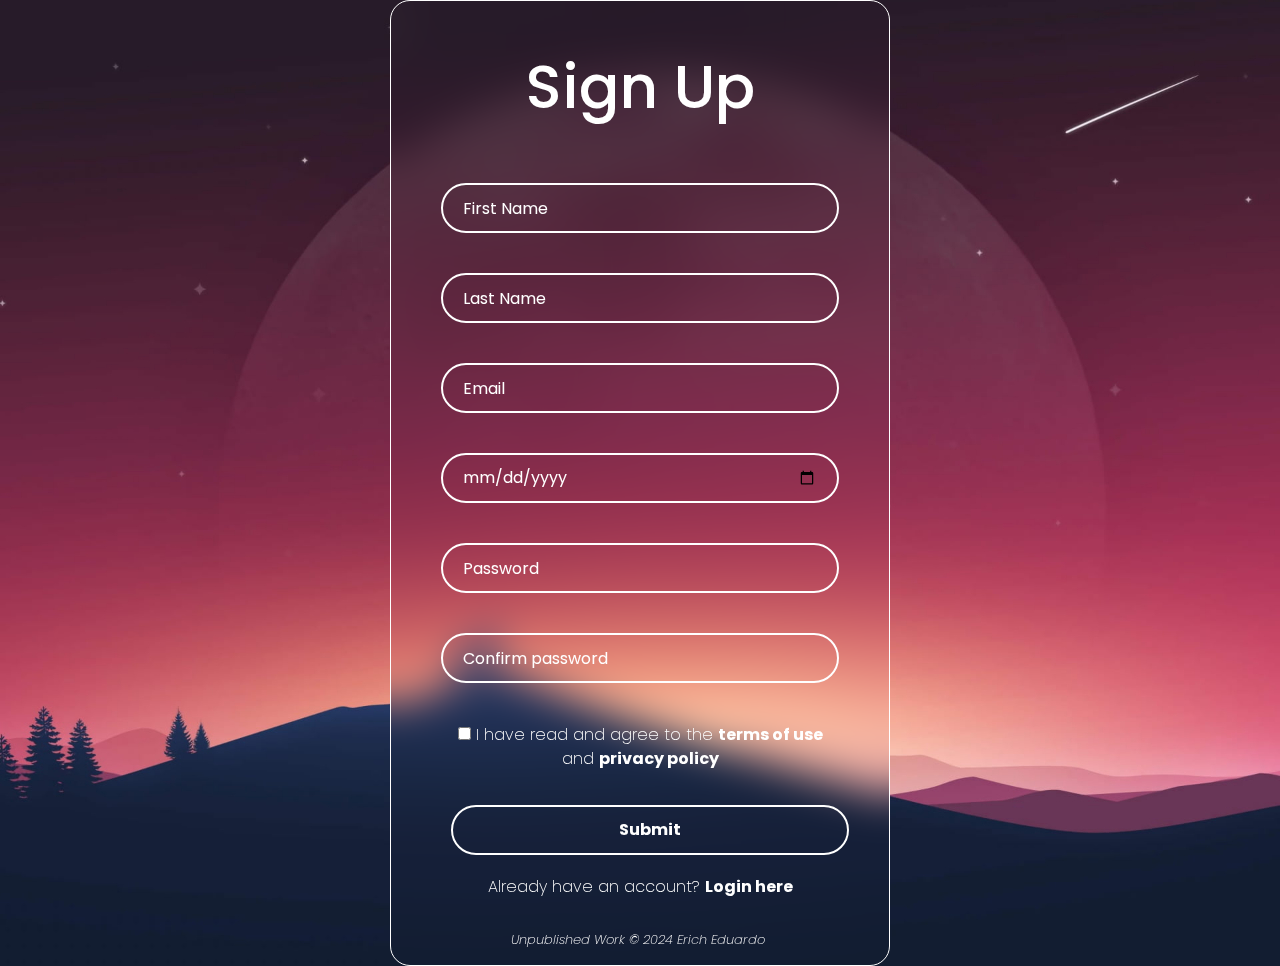
==== signUp.html @ 79f0c1c4 "Commit final result" ====
<!DOCTYPE html>

<html>
    <head>
        <meta charset="utf-8">
        <meta http-equiv="X-UA-Compatible" content="IE=edge">
        <meta name="description" content="">
        <meta name="viewport" content="width=device-width, initial-scale=1"> 
        <title>Free sign up</title>
        <link rel="stylesheet" href="https://cdn.jsdelivr.net/npm/bootstrap@5.3.2/dist/css/bootstrap.min.css">
        <link rel="stylesheet" href="css/style.css">
        <link rel="preconnect" href="https://fonts.googleapis.com">
        <link rel="preconnect" href="https://fonts.gstatic.com" crossorigin>
        <link href="https://fonts.googleapis.com/css2?family=Poppins:ital,wght@0,100;0,200;0,300;0,400;0,500;0,600;0,700;0,800;0,900;1,100;1,200;1,300;1,400;1,500;1,600;1,700;1,800;1,900&family=Roboto:ital,wght@0,100;0,300;0,400;0,500;0,700;0,900;1,100;1,300;1,400;1,500;1,700;1,900&display=swap" rel="stylesheet">
    </head>

    <body>
        <form method="post" action="teste.jsp">
            <div class="container">
                <h1>Sign Up</h1>
                <input class="input" type="text" name="first-name" placeholder="First Name" required>
                <input class="input" type="text" name="last-name" placeholder="Last Name" required>
                <br>
                <input class="input" type="email" name="email" placeholder="Email" required>
                <br>
                <input class="input" id ="date" type="date" name="birth-date" required>
                <br>
                <input class="input" type="password" name="password" placeholder="Password" required>
                <bR>
                <input class="input" type="password" name="password" placeholder="Confirm password" required>
                <bR>
                <div class="remember">
                <label><input type="checkbox" required> I have read and agree to the <a href="">terms of use</a> and <a href="">privacy policy</a></label>           
                </div>
                <br>
                <button class="danger">Submit</button>
                <br>
                <p>Already have an account? <a href="index.html">Login here</a></p>
                <p class="copyright">Unpublished Work © 2024 Erich Eduardo</p>
                
            </div>
        </form>
        <script src="https://cdn.jsdelivr.net/npm/bootstrap@5.3.2/dist/js/bootstrap.min.js" integrity="sha384-BBtl+eGJRgqQAUMxJ7pMwbEyER4l1g+O15P+16Ep7Q9Q+zqX6gSbd85u4mG4QzX+" crossorigin="anonymous"></script>
        <script src="" async defer></script>
    </body>
</html>
---- css/style.css ----
* {
    margin: 0;
    padding: 0;
    box-sizing: border-box;
    font-family: "Poppins", sans-serif;
}

h1{
    font-size: 60px;
    margin-bottom: 60px;
}

.container {
    text-align:center;
    padding: 50px;
    background-color: transparent;
    border: 1px solid white; 
    backdrop-filter: blur(20px);
    border-radius: 20px;
    color: white;   
    width: 500px;
} 

select {
    border-radius: 40px;
    width: 100%;
    height: 50px;;
    background-color: transparent;
    margin-bottom: 40px;
    border: none;
    outline: none;
    border: 2px solid white; 
    font-size: 16px;
    color: white;
    padding-left: 20px;
}

.items {
    background-color: white;
    color:red;
}

.container .input, .bs-input {
    border-radius: 40px;
    width: 100%;
    height: 50px;;
    background-color: transparent;
    margin-bottom: 40px;
    border: none;
    outline: none;
    border: 2px solid white; 
    font-size: 16px;
    color: white;
    padding: 20px;
}

.input::placeholder{
    color: white;
    font-weight: 400
}

.container .remember {
    display: flex;
    justify-content: space-between;
    font-size: 14px;
  
}

button,
.subbtn {
    width: 100%;
    height: 50px;
    border: 2px;
    border: 2px solid black;
    background-color: transparent;
    color: red;
    border-radius: 40px;
    margin: 10px;
    font-weight: bold;
    margin-bottom: 20px;
}

.danger {
border-color: white;
  color:white
}

.danger:hover {
    background: white;
    color: red;
  }


a {
    color: white;
    font-weight: bold;
    text-decoration: none;
}

a:hover {
    text-decoration: underline;
}

body {
    display: flex;
    min-height: 100vh;
    justify-content: center;
    align-items: center;
    background-image: url("../img/wallpaper.jpg");
    background-repeat: no-repeat;
    background-attachment: fixed;
    background-position: center;
}



p, label {
    font-weight: 200;
    font-size: 16px;
    
}

.container .copyright {
    font-style: italic;
    font-size: 13px;
    margin-top: 50px;
    position: absolute;
    bottom: 0;
    left: 120px;
 
    
}
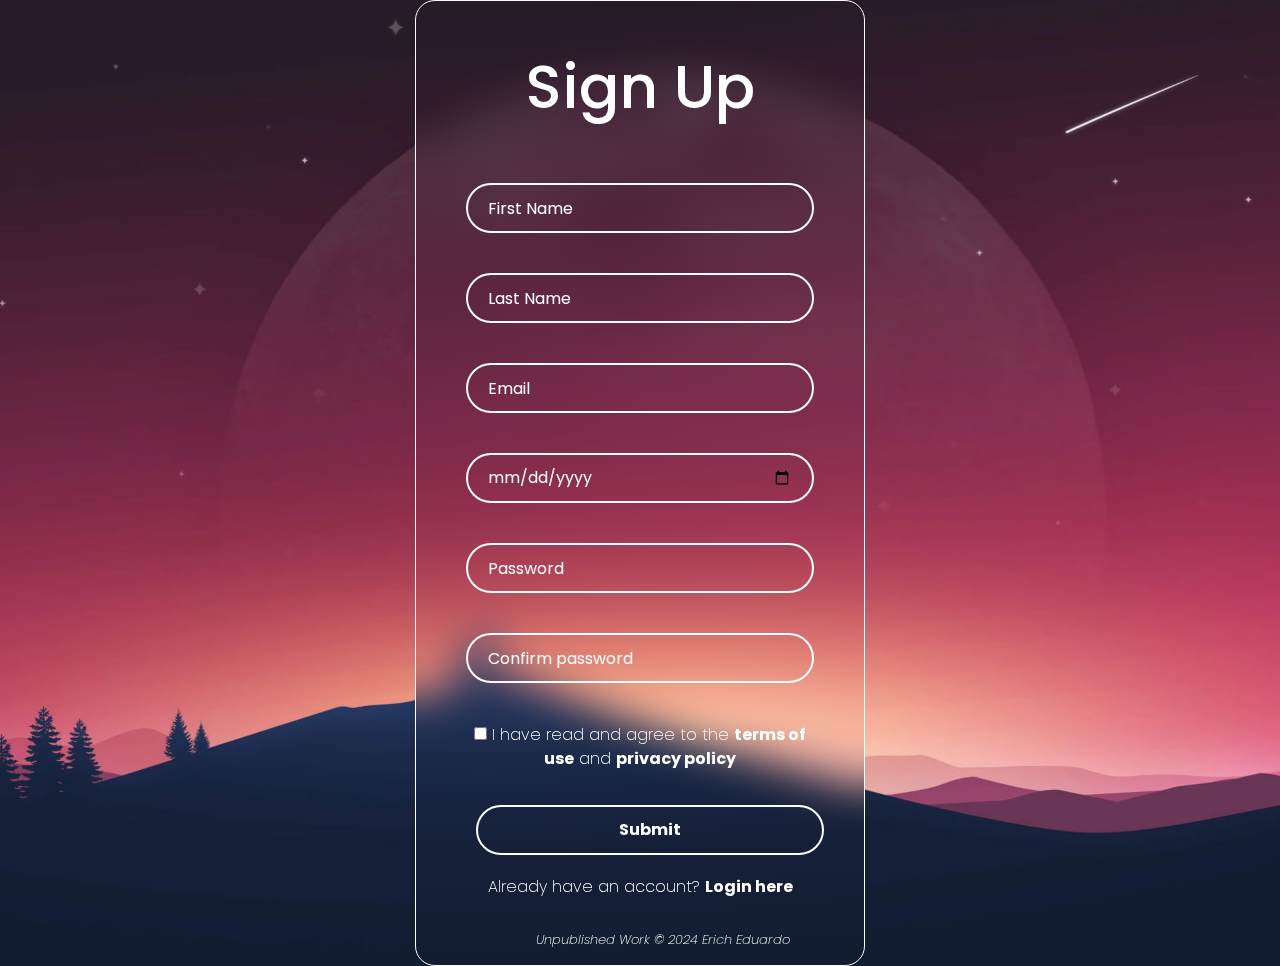
==== commit d0cf1e15: "Fix responsiveness" ====
--- a/signUp.html
+++ b/signUp.html
@@ -36,8 +36,7 @@
                 <button class="danger">Submit</button>
                 <br>
                 <p>Already have an account? <a href="index.html">Login here</a></p>
-                <p class="copyright">Unpublished Work © 2024 Erich Eduardo</p>
-                
+                <p class="copyright">Unpublished Work © 2024 Erich Eduardo</p>  
             </div>
         </form>
         <script src="https://cdn.jsdelivr.net/npm/bootstrap@5.3.2/dist/js/bootstrap.min.js" integrity="sha384-BBtl+eGJRgqQAUMxJ7pMwbEyER4l1g+O15P+16Ep7Q9Q+zqX6gSbd85u4mG4QzX+" crossorigin="anonymous"></script>
--- a/css/style.css
+++ b/css/style.css
@@ -18,7 +18,8 @@
     backdrop-filter: blur(20px);
     border-radius: 20px;
     color: white;   
-    width: 500px;
+    width: 90%;
+    max-width: 500px;
 } 
 
 select {
